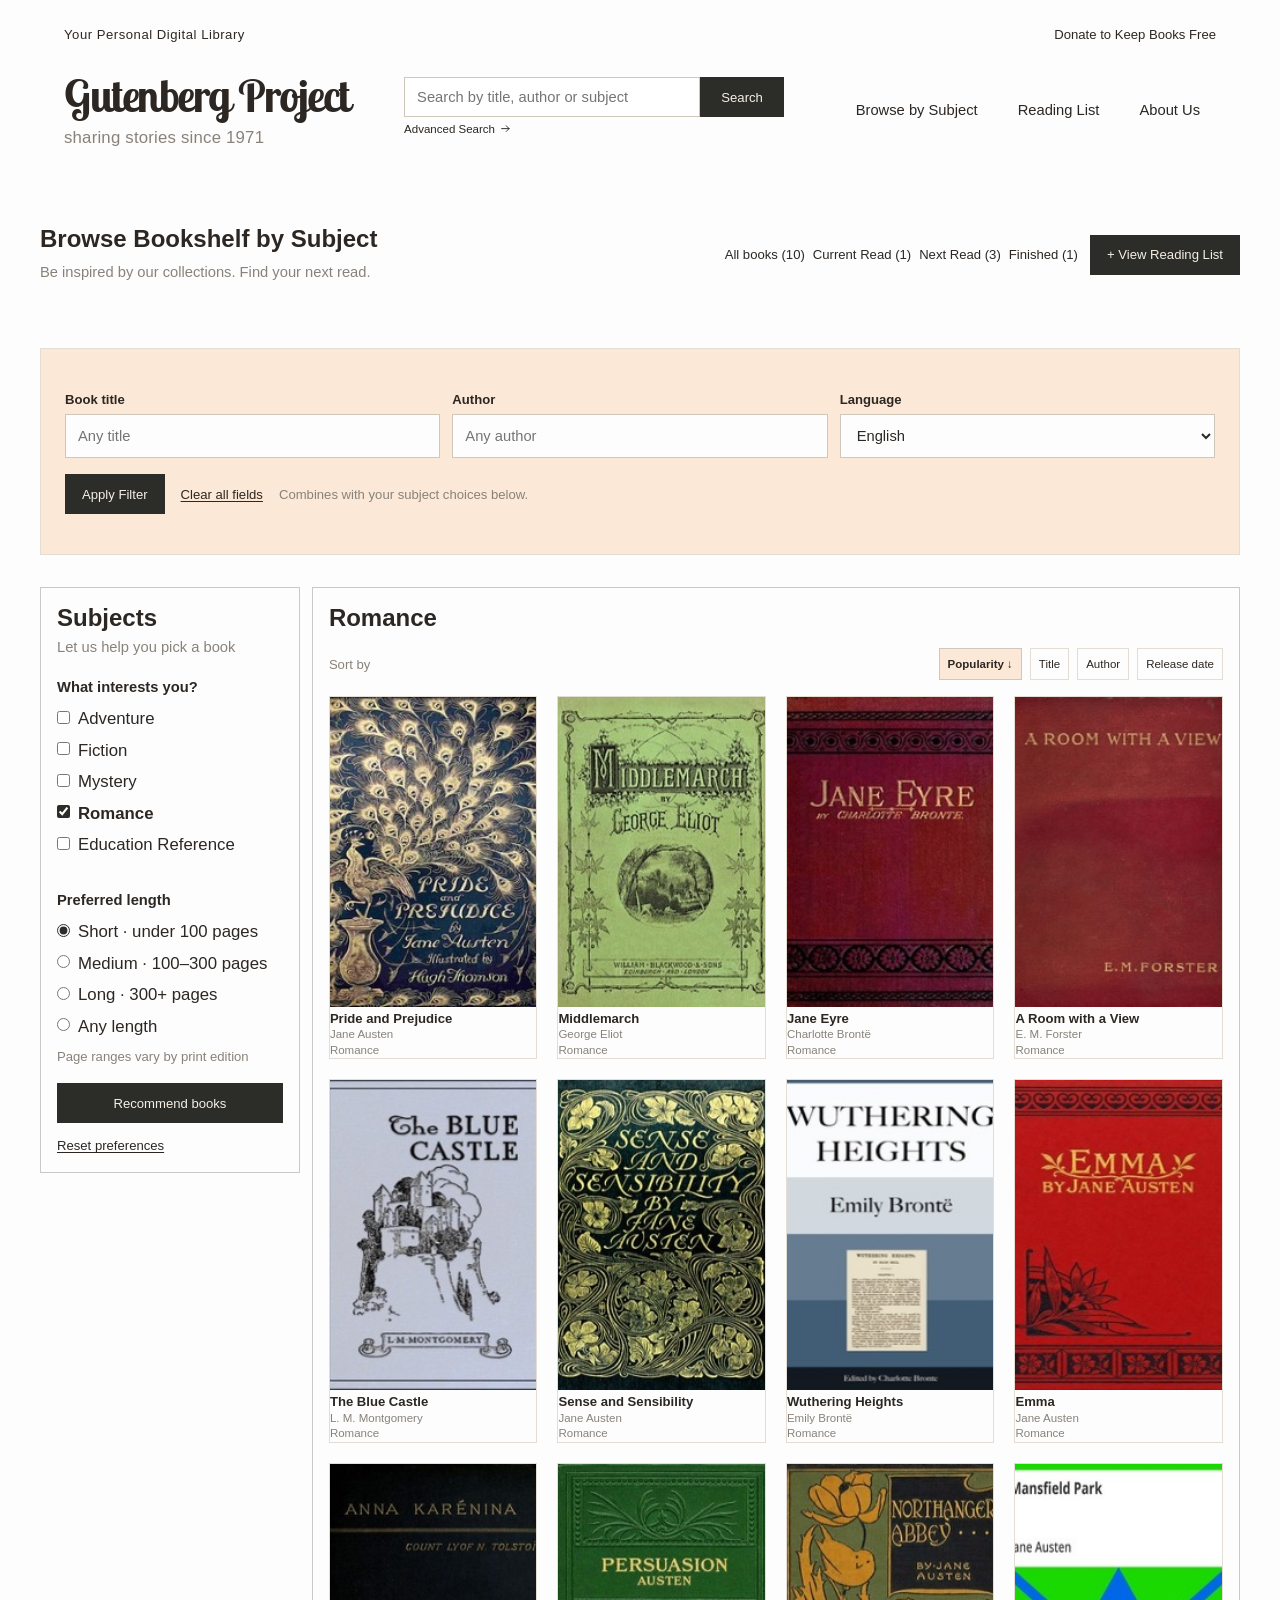
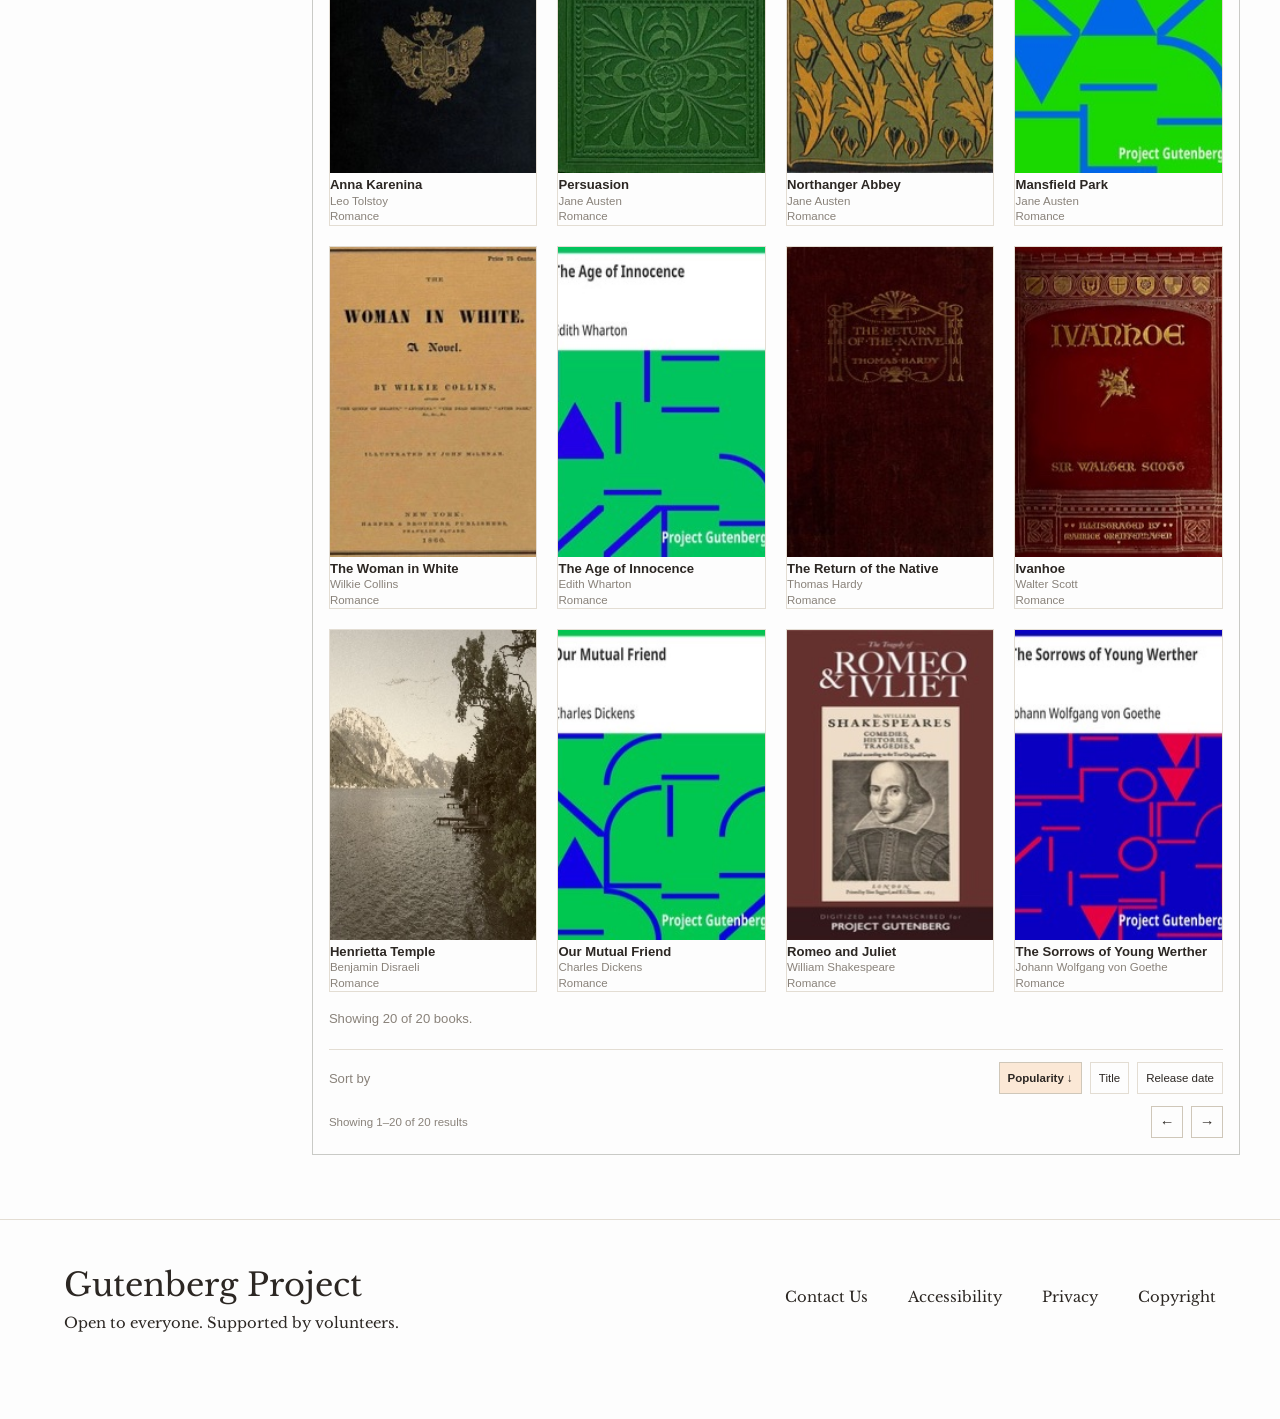
==== by-subject.html @ fc9c3312 "Deploy Gutenberg Project website Co-authored-by: Copilot <223556219+Copilot@users.noreply.github.com" ====
<!doctype html>
<html lang="en">
  <head>
    <meta charset="UTF-8">
    <meta name="viewport" content="width=device-width, initial-scale=1.0">
    <meta name="description" content="A free personal digital library of timeless ebooks.">
    <title>Gutenberg Project — Browse by Subjects</title>

    <!-- Stylesheets -->
    <link rel="stylesheet" href="css/by-subject.css">
    <link rel="stylesheet" href="https://cdnjs.cloudflare.com/ajax/libs/font-awesome/4.7.0/css/font-awesome.min.css">
    <script src="js/mobile-nav.js" defer></script>
    <script src="js/by-subject-filter.js" defer></script>

    <!-- favicons -->
    <link rel="apple-touch-icon" sizes="180x180" href="favicon/apple-touch-icon.png">
    <link rel="icon" type="image/png" sizes="32x32" href="favicon/favicon-32x32.png">
    <link rel="icon" type="image/png" sizes="16x16" href="favicon/favicon-16x16.png">
    <link rel="manifest" href="favicon/site.webmanifest">
  </head>

  <body>

    <header>
      <div class="topbar">
        <div class="container topbar-inner">
          <p class="topbar-tagline">Your Personal Digital Library</p>
          <a
            class="topbar-link"
            href="https://www.gutenberg.org/donate/"
            target="_blank"
            rel="nofollow"
          >
            Donate to Keep Books Free
          </a>
        </div>
      </div>

      <div class="site-header">
        <div class="container nav-inner">
          <a class="brand" href="index.html" aria-label="Gutenberg Project Home">
            Gutenberg Project
            <small>sharing stories since 1971</small>
          </a>

          <form class="header-search" action="search-result.html" method="get" role="search">
            <div class="search-row">
              <input
                aria-label="Search the library"
                name="query"
                placeholder="Search by title, author or subject"
                type="text"
              >
              <button type="submit">Search</button>
            </div>
            <a class="advanced-search-link" href="advanced-search.html">
              Advanced Search
              <svg class="arrow" viewBox="0 0 16 16" aria-hidden="true">
                <path
                  d="M1 8h13M9 3l5 5-5 5"
                  stroke="currentColor"
                  stroke-width="1.6"
                  fill="none"
                  stroke-linecap="round"
                  stroke-linejoin="round"
                />
              </svg>
            </a>
          </form>

          <button class="mobile-nav-toggle" type="button" aria-expanded="false" aria-controls="primary-navigation">
            <span class="mobile-nav-icon" aria-hidden="true">
              <span></span>
              <span></span>
              <span></span>
            </span>
            <span></span>
          </button>

          <nav class="site-nav" id="primary-navigation" aria-label="Primary navigation">
            <a href="by-subject.html">Browse by Subject</a>
            <a href="reading-list.html">Reading List</a>
            <a href="about.html">About Us</a>
          </nav>
        </div>
      </div>
    </header>

    <!-- main content -->
    <main id="#by-subject">

      <!-- intro -->
      <section class="section-panel bysubject-intro">
        <div class="section-heading">
          <h2>Browse Bookshelf by Subject</h2>
          <p>Be inspired by our collections. Find your next read.</p>
        </div>
        <div class="customized-list">
          <ul class="bookshelf-status" aria-label="current bookshelf">
            <li>All books (10)</li>
            <li>Current Read (1)</li>
            <li>Next Read (3)</li>
            <li>Finished (1)</li>
          </ul>
          <button onclick="window.location.href='reading-list.html';">
            <span>+ </span>
            View Reading List
          </button>
        </div>
      </section>

      <!-- filter -->
      <section class="section-panel peach" aria-label="Filter books">
        <div class="filter-results">
          <form class="filter-form" action="/search-result.html" method="get">
            <label>
              <span>Book title</span>
              <input name="query" placeholder="Any title" type="search" />
            </label>
            <label>
              <span>Author</span>
              <input name="author" placeholder="Any author" type="search" />
            </label>
            <label>
              <span>Language</span>
              <select name="language">
                <option value="English">English</option>
                <option value="French">French</option>
                <option value="German">German</option>
                <option value="Spanish">Spanish</option>
              </select>
            </label>
            <div class="filter-actions">
              <button type="submit">Apply Filter</button>
              <button type="reset">Clear all fields</button>
              <span>Combines with your subject choices below.</span>
            </div>
          </form>
        </div>
      </section>

      <section class="subject-browser">
        <aside class="subject-sidebar">
          <h2>Subjects</h2>
          <p>Let us help you pick a book</p>
          <div class="grid two">
            <fieldset>
              <legend>What interests you?</legend>
              <label>
                <input type="checkbox">
                Adventure
              </label>
              <label>
                <input type="checkbox">
                Fiction
              </label>
              <label>
                <input type="checkbox">
                Mystery
              </label>
              <label>
                <input type="checkbox" checked>
                <strong>Romance</strong>
              </label>
              <label>
                <input type="checkbox">
                Education Reference
              </label>
            </fieldset>
            <fieldset>
              <legend>Preferred length</legend>
              <label>
                <input type="radio" name="length" checked>
                Short · under 100 pages
              </label>
              <label>
                <input type="radio" name="length">
                Medium · 100–300 pages
              </label>
              <label>
                <input type="radio" name="length">
                Long · 300+ pages
              </label>
              <label>
                <input type="radio" name="length">
                Any length
              </label>
            </fieldset>
          </div>
          <small>Page ranges vary by print edition</small>
          <button class="recommend-button" type="button">Recommend books</button>
          <button class="reset-link" type="button">Reset preferences</button>
        </aside>

        <div class="subject-catalog">
          <h2>Romance</h2>
          <div class="catalog-tools">
            <span>Sort by</span>
            <div>
              <button class="active-sort" type="button">Popularity ↓</button>
              <button type="button">Title</button>
              <button type="button">Author</button>
              <button type="button">Release date</button>
            </div>
          </div>

          <div class="catalog-grid" data-language="English">
            <article class="catalog-card">
              <img src="img/books/pride-prejudice.jpg" alt="Cover of Pride and Prejudice" />
              <h3>Pride and Prejudice</h3>
              <p>Jane Austen</p>
              <span>Romance</span>
            </article>
            <article class="catalog-card">
              <img src="img/books/middlemarch.jpg" alt="Cover of Middlemarch" />
              <h3>Middlemarch</h3>
              <p>George Eliot</p>
              <span>Romance</span>
            </article>
            <article class="catalog-card">
              <img src="img/books/jane-eyre.jpg" alt="Cover of Jane Eyre" />
              <h3>Jane Eyre</h3>
              <p>Charlotte Brontë</p>
              <span>Romance</span>
            </article>
            <article class="catalog-card">
              <img src="img/books/room.jpg" alt="Cover of A Room with a View" />
              <h3>A Room with a View</h3>
              <p>E. M. Forster</p>
              <span>Romance</span>
            </article>
            <article class="catalog-card">
              <img src="img/books/blue-castle.jpg" alt="Cover of The Blue Castle" />
              <h3>The Blue Castle</h3>
              <p>L. M. Montgomery</p>
              <span>Romance</span>
            </article>
            <article class="catalog-card">
              <img src="img/books/sense.jpg" alt="Cover of Sense and Sensibility" />
              <h3>Sense and Sensibility</h3>
              <p>Jane Austen</p>
              <span>Romance</span>
            </article>
            <article class="catalog-card">
              <img src="img/books/wuthering.jpg" alt="Cover of Wuthering Heights" />
              <h3>Wuthering Heights</h3>
              <p>Emily Brontë</p>
              <span>Romance</span>
            </article>
            <article class="catalog-card">
              <img src="img/books/emma.jpg" alt="Cover of Emma" />
              <h3>Emma</h3>
              <p>Jane Austen</p>
              <span>Romance</span>
            </article>
            <article class="catalog-card">
              <img src="img/books/anna-karenina.jpg" alt="Cover of Anna Karenina" />
              <h3>Anna Karenina</h3>
              <p>Leo Tolstoy</p>
              <span>Romance</span>
            </article>
            <article class="catalog-card">
              <img src="img/books/persuasion.jpg" alt="Cover of Persuasion" />
              <h3>Persuasion</h3>
              <p>Jane Austen</p>
              <span>Romance</span>
            </article>
            <article class="catalog-card">
              <img src="img/books/northanger.jpg" alt="Cover of Northanger Abbey" />
              <h3>Northanger Abbey</h3>
              <p>Jane Austen</p>
              <span>Romance</span>
            </article>
            <article class="catalog-card">
              <img src="img/books/mansfield.jpg" alt="Cover of Mansfield Park" />
              <h3>Mansfield Park</h3>
              <p>Jane Austen</p>
              <span>Romance</span>
            </article>
            <article class="catalog-card">
              <img src="img/books/woman-white.jpg" alt="Cover of The Woman in White" />
              <h3>The Woman in White</h3>
              <p>Wilkie Collins</p>
              <span>Romance</span>
            </article>
            <article class="catalog-card">
              <img src="img/books/age-innocence.jpg" alt="Cover of The Age of Innocence" />
              <h3>The Age of Innocence</h3>
              <p>Edith Wharton</p>
              <span>Romance</span>
            </article>
            <article class="catalog-card">
              <img src="img/books/return-native.jpg" alt="Cover of The Return of the Native" />
              <h3>The Return of the Native</h3>
              <p>Thomas Hardy</p>
              <span>Romance</span>
            </article>
            <article class="catalog-card">
              <img src="img/books/ivanhoe.jpg" alt="Cover of Ivanhoe" />
              <h3>Ivanhoe</h3>
              <p>Walter Scott</p>
              <span>Romance</span>
            </article>
            <article class="catalog-card">
              <img src="img/books/henrietta.jpg" alt="Cover of Henrietta Temple" />
              <h3>Henrietta Temple</h3>
              <p>Benjamin Disraeli</p>
              <span>Romance</span>
            </article>
            <article class="catalog-card">
              <img src="img/books/mutual-friend.jpg" alt="Cover of Our Mutual Friend" />
              <h3>Our Mutual Friend</h3>
              <p>Charles Dickens</p>
              <span>Romance</span>
            </article>
            <article class="catalog-card">
              <img src="img/books/romeo-juliet.jpg" alt="Cover of Romeo and Juliet" />
              <h3>Romeo and Juliet</h3>
              <p>William Shakespeare</p>
              <span>Romance</span>
            </article>
            <article class="catalog-card">
              <img src="img/books/young-werther.jpg" alt="Cover of The Sorrows of Young Werther" />
              <h3>The Sorrows of Young Werther</h3>
              <p>Johann Wolfgang von Goethe</p>
              <span>Romance</span>
            </article>
          </div>
          <p class="filter-result-count" role="status" aria-live="polite"></p>

          <div class="catalog-bottom">
            <div class="catalog-tools">
              <span>Sort by</span>
              <div>
                <button class="active-sort" type="button">Popularity ↓</button>
                <button type="button">Title</button>
                <button type="button">Release date</button>
              </div>
            </div>
            <div class="pagination">
              <span>Showing 1–20 of 24546 results</span>
              <button type="button" aria-label="Previous page">←</button>
              <button type="button" aria-label="Next page">→</button>
            </div>
          </div>
        </div>
      </section>

    </main>

    <!-- footer -->
    <footer>
      <div class="container footer-inner">
        <div>
          <strong>Gutenberg Project</strong>
          <span>Open to everyone. Supported by volunteers.</span>
        </div>
        <nav class="footer-nav" aria-label="Footer navigation">
          <a href="https://www.gutenberg.org/contact/">Contact Us</a>
          <a href="https://www.gutenberg.org/a11y/">Accessibility</a>
          <a href="https://www.gutenberg.org/policy/privacy_policy.html">Privacy</a>
          <a href="https://www.gutenberg.org/help/copyright.html">Copyright</a>
        </nav>
      </div>
    </footer>

  </body>
</html>
---- css/by-subject.css ----
@import url("style.css");

/* Browse by subject */
.bysubject-intro {
  display: flex;
  flex-direction: column;
  gap: var(--space-4);
  margin-top: 0;
  padding: var(--space-6) var(--space-4);
}

.section-heading {
  display: block;
  margin-bottom: 0;
}

.section-heading p {
  margin-top: var(--space-2);
  color: var(--color-text-muted);
  font-size: var(--text-sm);
}

.customized-list {
  display: flex;
  flex-wrap: wrap;
  align-items: center;
  gap: var(--space-3);
}

.bookshelf-status {
  display: flex;
  flex-wrap: wrap;
  gap: var(--space-3);
  width: 100%;
}

.bookshelf-status li {
  display: flex;
  align-items: center;
  min-height: var(--button-height);
  font-size: var(--text-xs);
}

.customized-list button {
  min-height: var(--button-height);
  padding: var(--space-2) var(--space-4);
  font-size: var(--text-xs);
}

/* Filter Panel */
.filter-results h2 {
  font-size: var(--text-lg);
  font-weight: 400;
}
.filter-form {
  display: grid;
  gap: var(--space-3);
}

.filter-form label {
  display: grid;
  gap: var(--space-1);
  font-size: var(--text-xs);
  font-weight: 600;
}

.filter-form input,
.filter-form select {
  width: 100%;
  min-width: 0;
  min-height: var(--select-height);
  padding: var(--space-2) var(--space-3);
  border: 1px solid var(--color-border-darker);
  background: var(--color-background);
  font-size: var(--text-sm);
  font-weight: 400;
}

.filter-form input:focus,
.filter-form select:focus {
  border-color: var(--color-button-border);
  outline: 2px solid var(--color-button-border);
  outline-offset: 1px;
}

.filter-actions {
  display: flex;
  flex-wrap: wrap;
  align-items: center;
  gap: var(--space-2) var(--space-4);
  padding-top: var(--space-1);
}

.filter-actions button {
  min-height: var(--button-height);
  padding: var(--space-2) var(--space-4);
  font-size: var(--text-xs);
}

.filter-actions button[type="reset"] {
  padding-inline: 0;
  border: 0;
  background: transparent;
  color: var(--color-text);
  text-decoration: underline;
  text-underline-offset: 0.15em;
}

.filter-actions button[type="reset"]:hover {
  background: transparent;
  color: var(--color-accent-hover);
}

.filter-actions span {
  flex-basis: 100%;
  color: var(--color-text-muted);
  font-size: var(--text-xs);
}

/* Subject browser */
.subject-browser {
  display: grid;
  gap: var(--space-5);
  margin-top: var(--space-5);
}

.subject-sidebar,
.subject-catalog {
  min-width: 0;
  padding: var(--space-4);
  border: 1px solid var(--color-border-gray);
}

.subject-sidebar h2,
.subject-catalog > h2 {
  margin-bottom: var(--space-1);
  font-size: var(--text-lg);
  font-weight: 700;
}

.subject-sidebar > p {
  margin-bottom: var(--space-4);
  color: var(--color-text-muted);
  font-size: var(--text-sm);
}

.subject-sidebar fieldset {
  display: grid;
  gap: var(--space-2);
  margin: 0 0 var(--space-4);
  padding: 0;
  border: 0;
}

.subject-sidebar legend {
  margin-bottom: var(--space-2);
  font-size: var(--text-sm);
  font-weight: 700;
}

.subject-sidebar fieldset label {
  display: flex;
  align-items: flex-start;
  gap: var(--space-2);
  font-size: var(--text-md);
  line-height: 1.4;
  cursor: pointer;
}

.subject-sidebar input {
  flex: 0 0 auto;
  margin-top: 0.2em;
  accent-color: var(--color-button);
}

.subject-sidebar small {
  display: block;
  margin-top: calc(-1 * var(--space-2));
  color: var(--color-text-muted);
  font-size: var(--text-xs);
}

.recommend-button {
  width: 100%;
  min-height: var(--button-height);
  margin-top: var(--space-4);
  padding: var(--space-2) var(--space-3);
  font-size: var(--text-xs);
}

.reset-link {
  display: block;
  margin-top: var(--space-3);
  padding: 0;
  border: 0;
  background: transparent;
  color: var(--color-text);
  font-size: var(--text-xs);
  text-decoration: underline;
  text-underline-offset: 0.15em;
}

.reset-link:hover {
  background: transparent;
  color: var(--color-accent-hover);
}

/* Catalog */
.catalog-tools {
  display: grid;
  gap: var(--space-2);
  margin-block: var(--space-4);
  color: var(--color-text-muted);
  font-size: var(--text-xs);
}

.catalog-tools > div {
  display: flex;
  flex-wrap: wrap;
  gap: var(--space-2);
}

.catalog-tools button {
  min-height: 2rem;
  padding: var(--space-1) var(--space-2);
  border: 1px solid var(--color-border-faint);
  background: var(--color-background);
  color: var(--color-text);
  font-size: var(--text-xxs);
  white-space: nowrap;
}

.catalog-tools button:hover {
  border-color: var(--color-border-darker);
  background: var(--color-charcoal-light);
}

.catalog-tools button.active-sort {
  border-color: var(--color-border-darker);
  background: var(--color-peach);
  font-weight: 700;
}

.catalog-grid {
  display: grid;
  grid-template-columns: repeat(2, minmax(0, 1fr));
  gap: var(--space-4) var(--space-3);
}

.catalog-card {
  min-width: 0;
  border: 1px solid var(--color-border-faint);
}

.catalog-card[hidden] {
  display: none;
}

.filter-result-count {
  margin-top: var(--space-4);
  color: var(--color-text-muted);
  font-size: var(--text-xs);
}

.catalog-card img {
  width: 100%;
  aspect-ratio: 2 / 3;
  object-fit: cover;
  object-position: center;
}

.catalog-card h3 {
  margin-top: var(--space-1);
  font-size: var(--text-xs);
  font-weight: 600;
  line-height: 1.25;
}

.catalog-card p,
.catalog-card > span {
  display: block;
  color: var(--color-text-muted);
  font-size: var(--text-xxs);
  line-height: 1.35;
}

.catalog-bottom {
  margin-top: var(--space-5);
  padding-top: var(--space-3);
  border-top: 1px solid var(--color-border-faint);
}

.catalog-bottom .catalog-tools {
  margin-top: 0;
}

.pagination {
  display: flex;
  flex-wrap: wrap;
  align-items: center;
  gap: var(--space-2);
  color: var(--color-text-muted);
  font-size: var(--text-xxs);
}

.pagination > span {
  flex: 1 1 100%;
}

.pagination button {
  width: 2rem;
  height: 2rem;
  border: 1px solid var(--color-border-darker);
  background: transparent;
  color: var(--color-text);
  font-size: var(--text-sm);
}

.pagination button:hover {
  background: var(--color-charcoal-light);
}

@media (min-width: 561px) {
  .bysubject-intro {
    flex-flow: row wrap;
    align-items: center;
    justify-content: space-between;
    padding: var(--space-8) var(--space-6);
  }

  .bysubject-intro > .section-heading {
    flex-basis: 100%;
  }

  .customized-list {
    width: 100%;
  }

  .bookshelf-status {
    width: auto;
    gap: var(--space-2);
  }

  .filter-form {
    grid-template-columns: repeat(2, minmax(0, 1fr));
  }

  .filter-actions {
    grid-column: 1 / -1;
  }

  .filter-actions span {
    flex-basis: auto;
  }

  .filter-actions span {
    flex-basis: auto;
  }

  .subject-sidebar,
  .subject-catalog {
    padding: var(--space-5);
  }

  .catalog-grid {
    grid-template-columns: repeat(3, minmax(0, 1fr));
  }

  .pagination > span {
    flex-basis: auto;
  }
}

@media (min-width: 821px) {
  .bysubject-intro {
    margin-top: var(--space-4);
    padding-inline: 0;
  }

  .bysubject-intro > .section-heading {
    flex-basis: auto;
  }

  .customized-list {
    width: auto;
  }

  .filter-form {
    grid-template-columns: repeat(3, minmax(0, 1fr));
  }

  .subject-browser {
    grid-template-columns: minmax(12rem, 0.28fr) minmax(0, 1fr);
    align-items: start;
    gap: var(--space-3);
    margin-top: var(--space-8);
  }

  .subject-sidebar,
  .subject-catalog {
    padding: var(--space-4);
  }

  .subject-sidebar .grid.two {
    grid-template-columns: 1fr;
  }

  .catalog-grid {
    grid-template-columns: repeat(4, minmax(0, 1fr));
    gap: var(--space-5);
  }

  .catalog-tools {
    grid-template-columns: auto minmax(0, 1fr);
    align-items: center;
    justify-content: space-between;
  }

  .catalog-tools > div {
    justify-content: flex-end;
  }

  .catalog-bottom .catalog-tools {
    margin-bottom: var(--space-3);
  }

  .pagination {
    flex-wrap: nowrap;
  }

  .pagination > span {
    margin-right: auto;
    white-space: nowrap;
  }
}
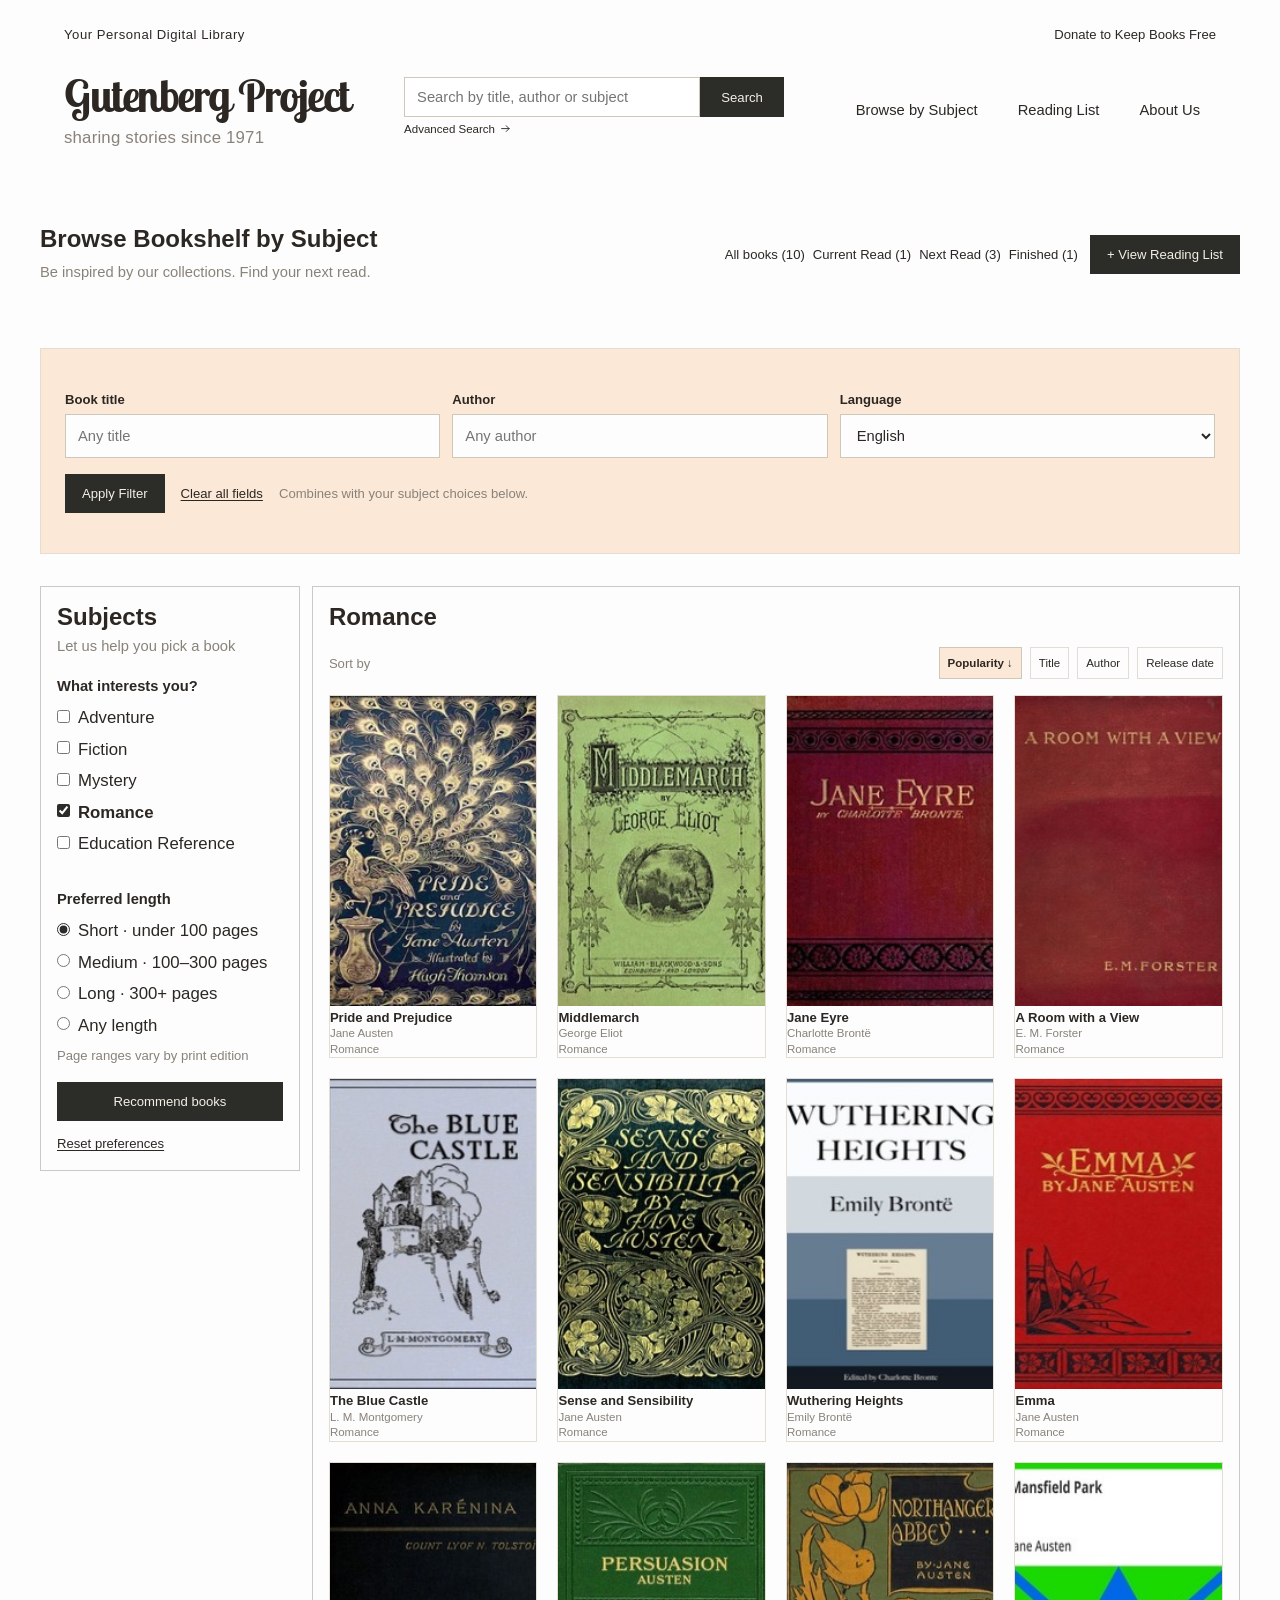
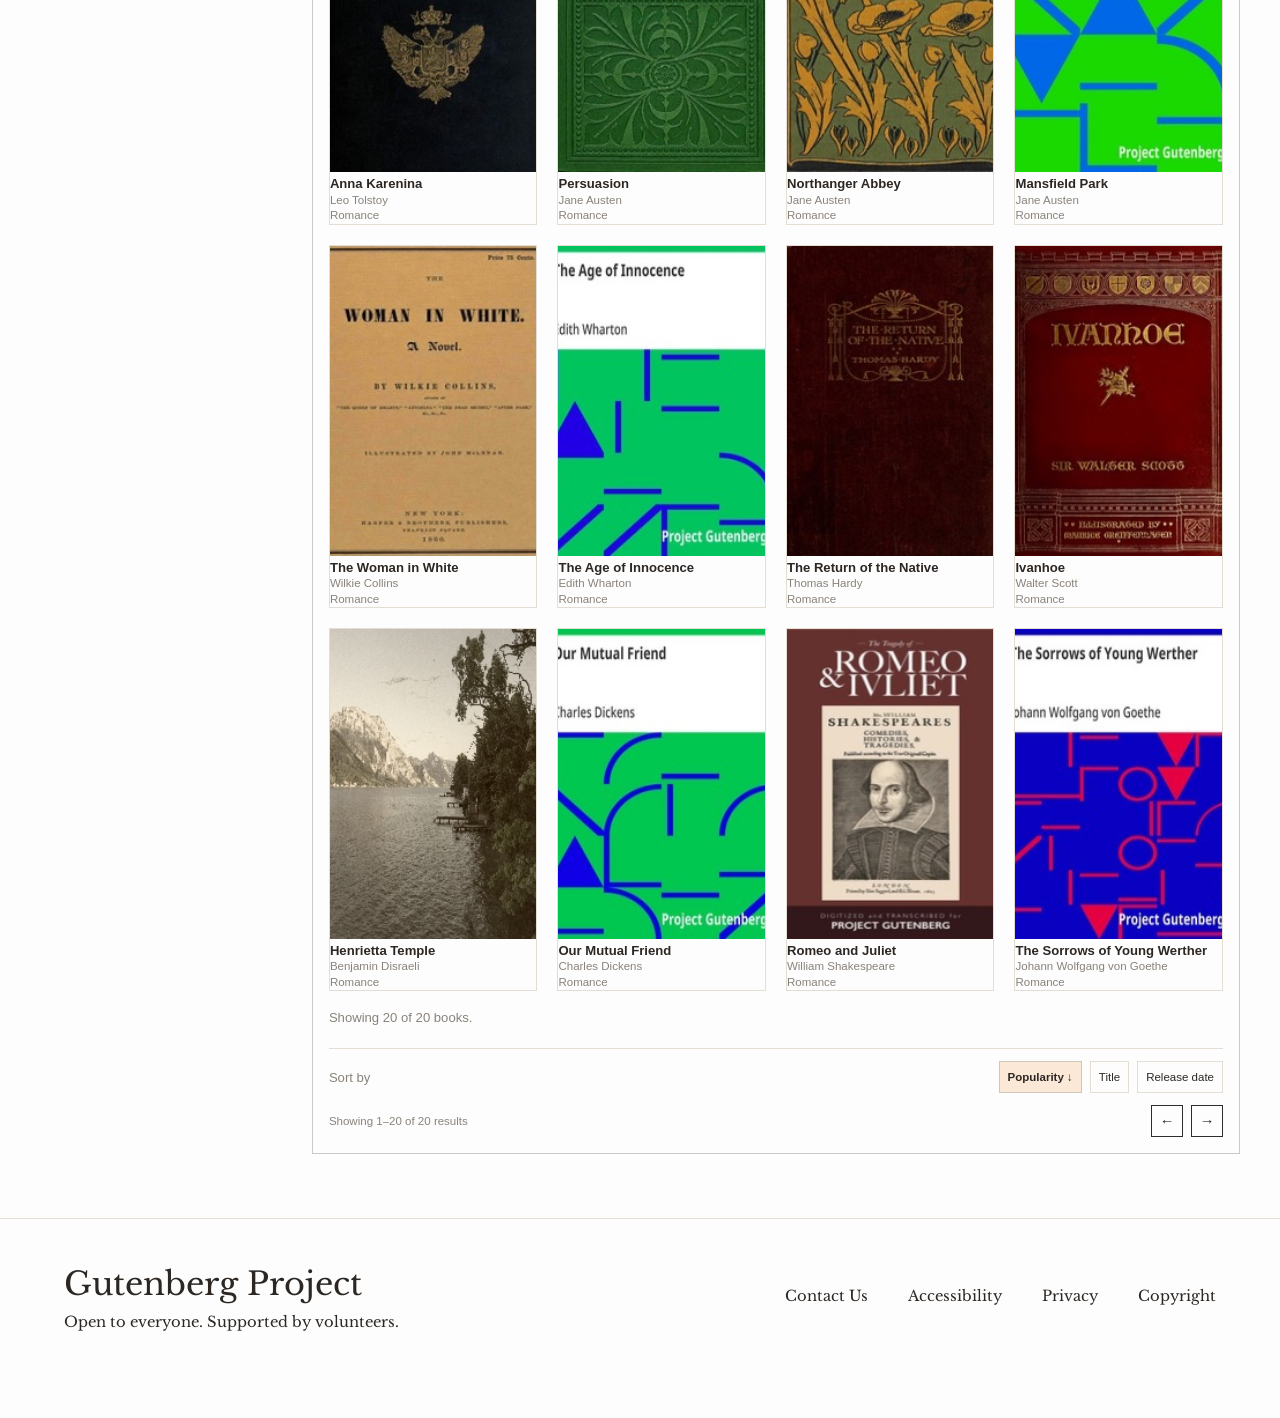
==== commit e9fa31f2: "fixed carousel control" ====
--- a/by-subject.html
+++ b/by-subject.html
@@ -339,8 +339,8 @@
             </div>
             <div class="pagination">
               <span>Showing 1–20 of 24546 results</span>
-              <button type="button" aria-label="Previous page">←</button>
-              <button type="button" aria-label="Next page">→</button>
+              <button class="outline" type="button" aria-label="Previous page">←</button>
+              <button class="outline" type="button" aria-label="Next page">→</button>
             </div>
           </div>
         </div>
--- a/css/by-subject.css
+++ b/css/by-subject.css
@@ -92,7 +92,7 @@
 }
 
 .filter-actions button {
-  min-height: var(--button-height);
+  min-height: var(--pagination);
   padding: var(--space-2) var(--space-4);
   font-size: var(--text-xs);
 }
@@ -308,10 +308,8 @@
 }
 
 .pagination button {
-  width: 2rem;
-  height: 2rem;
-  border: 1px solid var(--color-border-darker);
-  background: transparent;
+  width: var(--button-square-height);
+  height: var(--button-square-height);
   color: var(--color-text);
   font-size: var(--text-sm);
 }
